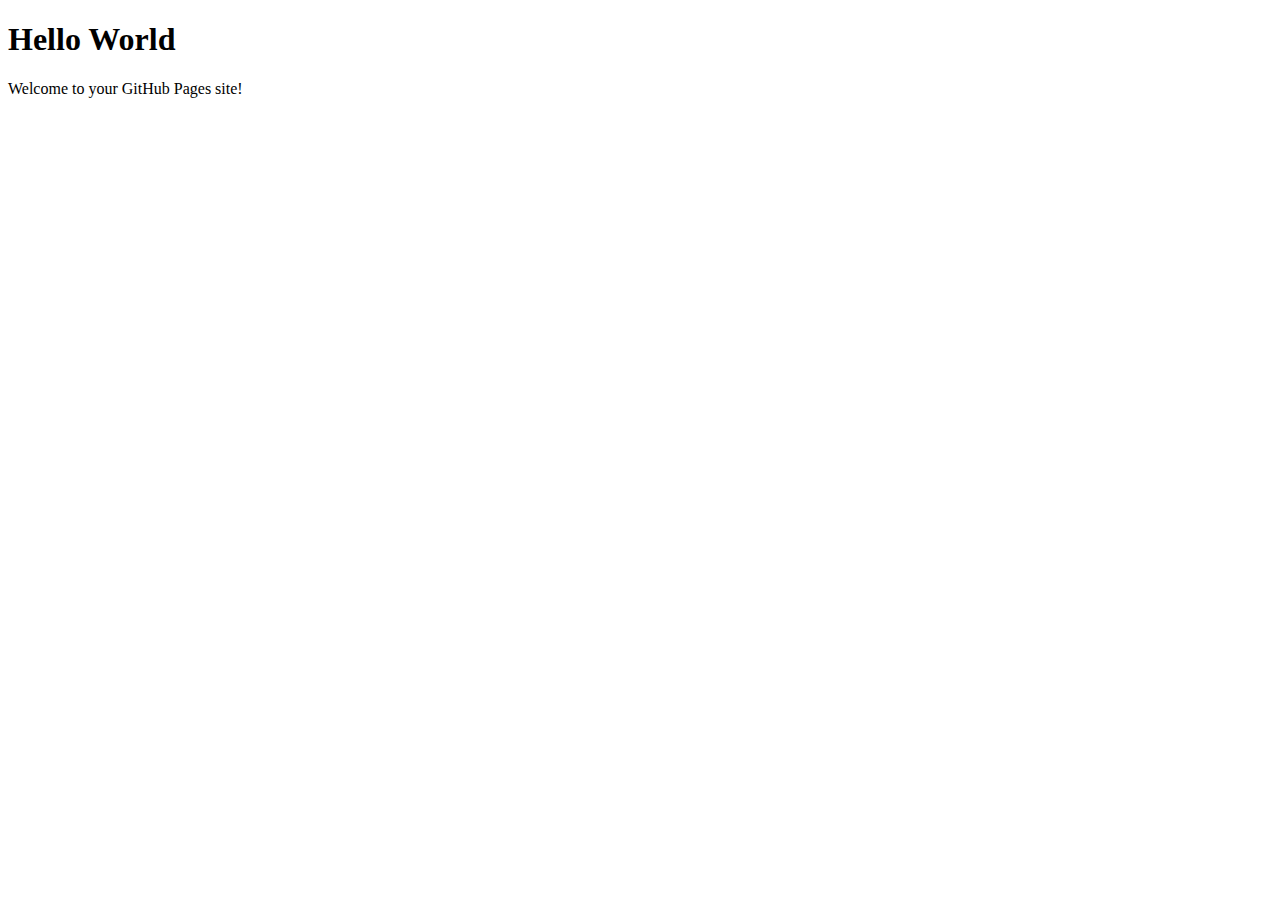
==== index.html @ 6f8643f2 "index.html" ====
<!DOCTYPE html>
<html lang="en">
<head>
    <meta charset="UTF-8">
    <meta name="viewport" content="width=device-width, initial-scale=1.0">
    <title>Hello World</title>
</head>
<body>
    <h1>Hello World</h1>
    <p>Welcome to your GitHub Pages site!</p>
</body>
</html>
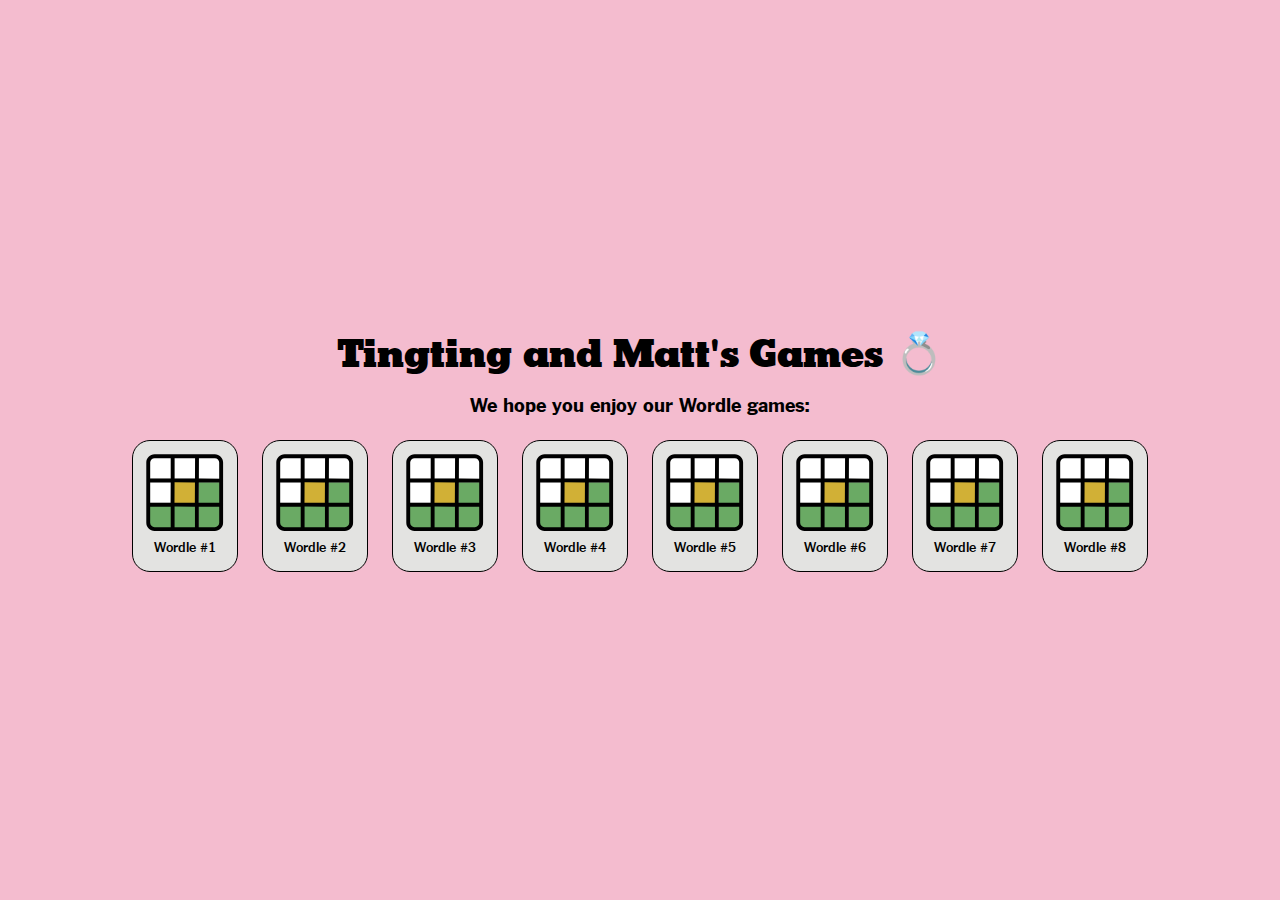
==== commit 4c05d370: "Basic functionality" ====
--- a/index.html
+++ b/index.html
@@ -1,12 +1,56 @@
 <!DOCTYPE html>
 <html lang="en">
-<head>
+  <head>
     <meta charset="UTF-8">
     <meta name="viewport" content="width=device-width, initial-scale=1.0">
-    <title>Hello World</title>
-</head>
-<body>
-    <h1>Hello World</h1>
-    <p>Welcome to your GitHub Pages site!</p>
-</body>
+    <link rel="icon" href="icons/joystick.png" sizes="32x32">
+    <link rel="stylesheet" href="style.css">
+    <title>Tingting and Matt's Games 💍</title>
+  </head>
+
+  <body>
+    <div class="intro">
+      <div>
+        <p id="title">Tingting and Matt's Games 💍</p>
+        <p id="subtitle">We hope you enjoy our Wordle games:</p>
+        <div class="playContainers">
+          <a href="wordle/index.html?word=1" id="wordle" class="playContainer">
+            <img class="playImage" src="icons/wordle.svg">
+            <p class="playTitle">Wordle #1</p>
+          </a>
+          <a href="wordle/index.html?word=2" id="wordle" class="playContainer">
+            <img class="playImage" src="icons/wordle.svg">
+            <p class="playTitle">Wordle #2</p>
+          </a>
+          <a href="wordle/index.html?word=3" id="wordle" class="playContainer">
+            <img class="playImage" src="icons/wordle.svg">
+            <p class="playTitle">Wordle #3</p>
+          </a>
+          <a href="wordle/index.html?word=4" id="wordle" class="playContainer">
+            <img class="playImage" src="icons/wordle.svg">
+            <p class="playTitle">Wordle #4</p>
+          </a>
+          <a href="wordle/index.html?word=5" id="wordle" class="playContainer">
+            <img class="playImage" src="icons/wordle.svg">
+            <p class="playTitle">Wordle #5</p>
+          </a>
+          <a href="wordle/index.html?word=6" id="wordle" class="playContainer">
+            <img class="playImage" src="icons/wordle.svg">
+            <p class="playTitle">Wordle #6</p>
+          </a>
+          <a href="wordle/index.html?word=7" id="wordle" class="playContainer">
+            <img class="playImage" src="icons/wordle.svg">
+            <p class="playTitle">Wordle #7</p>
+          </a>
+          <a href="wordle/index.html?word=8" id="wordle" class="playContainer">
+            <img class="playImage" src="icons/wordle.svg">
+            <p class="playTitle">Wordle #8</p>
+          </a>
+        </div>
+      </div>
+    </div>
+  </body>
+  <footer>
+    Thank you to Patrick Potok
+  </footer>
 </html>
--- a/style.css
+++ b/style.css
@@ -0,0 +1,90 @@
+@font-face {
+  font-family: "NYT Franklin 600";
+  src: url('fonts/nyt-franklin-600.ttf') format('truetype');
+}
+
+@font-face {
+  font-family: "NYT Franklin 700";
+  src: url('fonts/nyt-franklin-700.ttf') format('truetype');
+}
+
+@font-face {
+  font-family: "NYT Karnak 400";
+  src: url('fonts/nyt-karnak-400.ttf') format('truetype');
+}
+
+.intro {
+  text-align: center;
+  background-color: #F4BCCF;
+  position: fixed;
+  width: 100vw;
+  height: 100%;
+  top: 0%;
+  left: 0%;
+  display: flex;
+  align-items: center;
+  justify-content: center;
+}
+
+#title {
+  margin: 0;
+  padding: 0;
+  font-size: 40px;
+  font-family: "NYT Karnak 400";
+}
+
+#subtitle {
+  margin: 12px 0 24px;
+  padding: 0;
+  font-size: 20px;
+  font-family: "NYT Franklin 700";
+  font-weight: bolder;
+}
+
+.playContainers {
+  display: flex;
+  flex-direction: row;
+  align-items: center;
+  justify-content: center;
+}
+
+.playContainer {
+  border-radius: 18px;
+  border: 1px solid #000000;
+
+  display: flex;
+  flex-direction: column;
+  text-align: center;
+  color: #000000;
+
+  width: fit-content;
+  margin: 0 12px;
+  padding: 12px;
+  cursor: pointer;
+  text-decoration: none;
+}
+
+.playImage {
+  margin: 0;
+  height: 80px;
+  width: 80px;
+}
+
+.playTitle {
+  margin: 4px 0;
+  font-size: 14px;
+  font-family: "NYT Franklin 600";
+  text-decoration: none;
+}
+
+#crossword {
+  background-color: #FFFFFF;
+}
+
+#connections {
+  background-color: rgb(179, 167, 254);
+}
+
+#wordle {
+  background-color: #E3E3E1;
+}
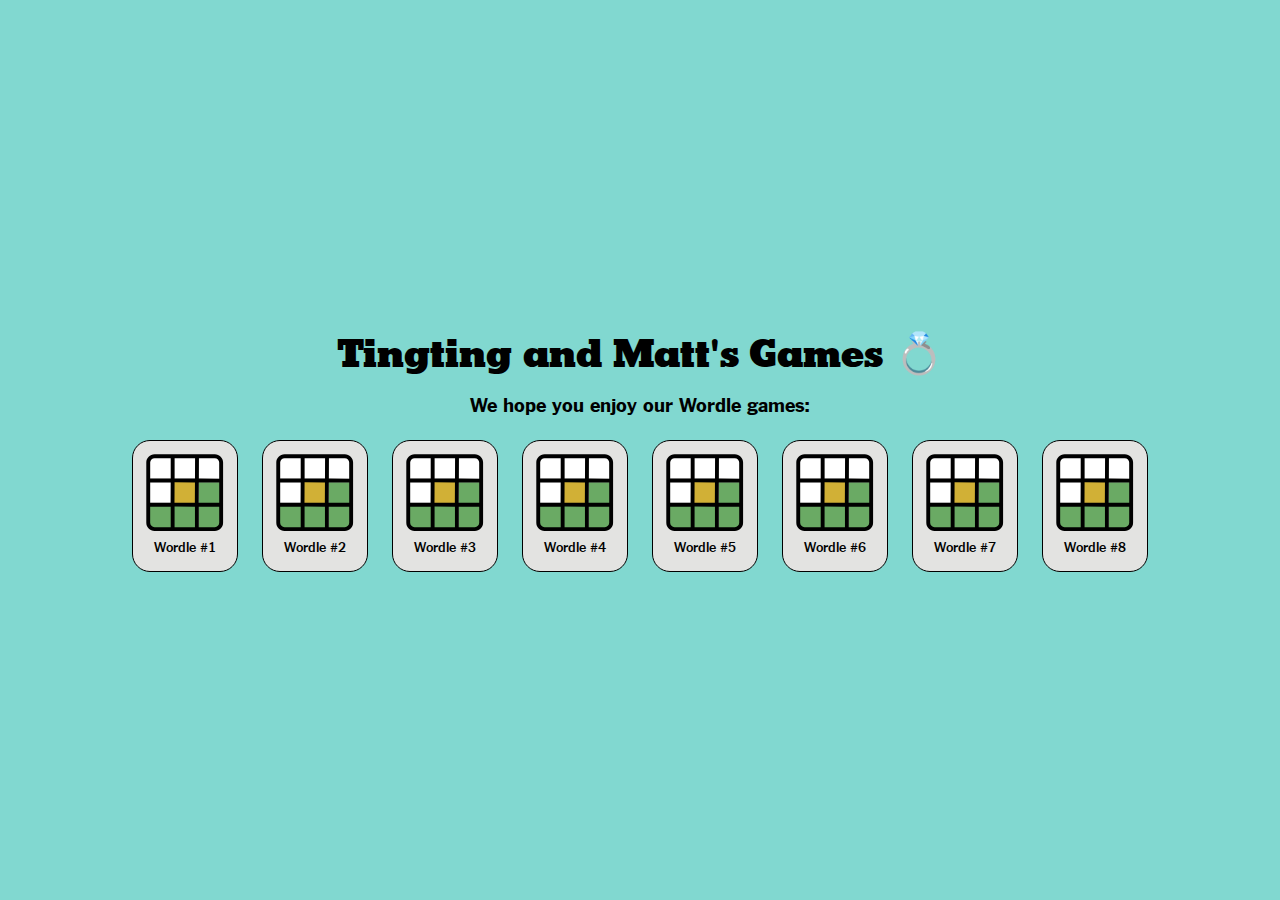
==== commit 8eca1fd9: "Tweak" ====
--- a/index.html
+++ b/index.html
@@ -51,6 +51,6 @@
     </div>
   </body>
   <footer>
-    Thank you to Patrick Potok
+    Thank you to Patrick Potok for the idea and code!
   </footer>
 </html>
--- a/style.css
+++ b/style.css
@@ -15,7 +15,7 @@
 
 .intro {
   text-align: center;
-  background-color: #F4BCCF;
+  background-color: #81D8D0;
   position: fixed;
   width: 100vw;
   height: 100%;
@@ -77,14 +77,6 @@
   text-decoration: none;
 }
 
-#crossword {
-  background-color: #FFFFFF;
-}
-
-#connections {
-  background-color: rgb(179, 167, 254);
-}
-
 #wordle {
   background-color: #E3E3E1;
 }
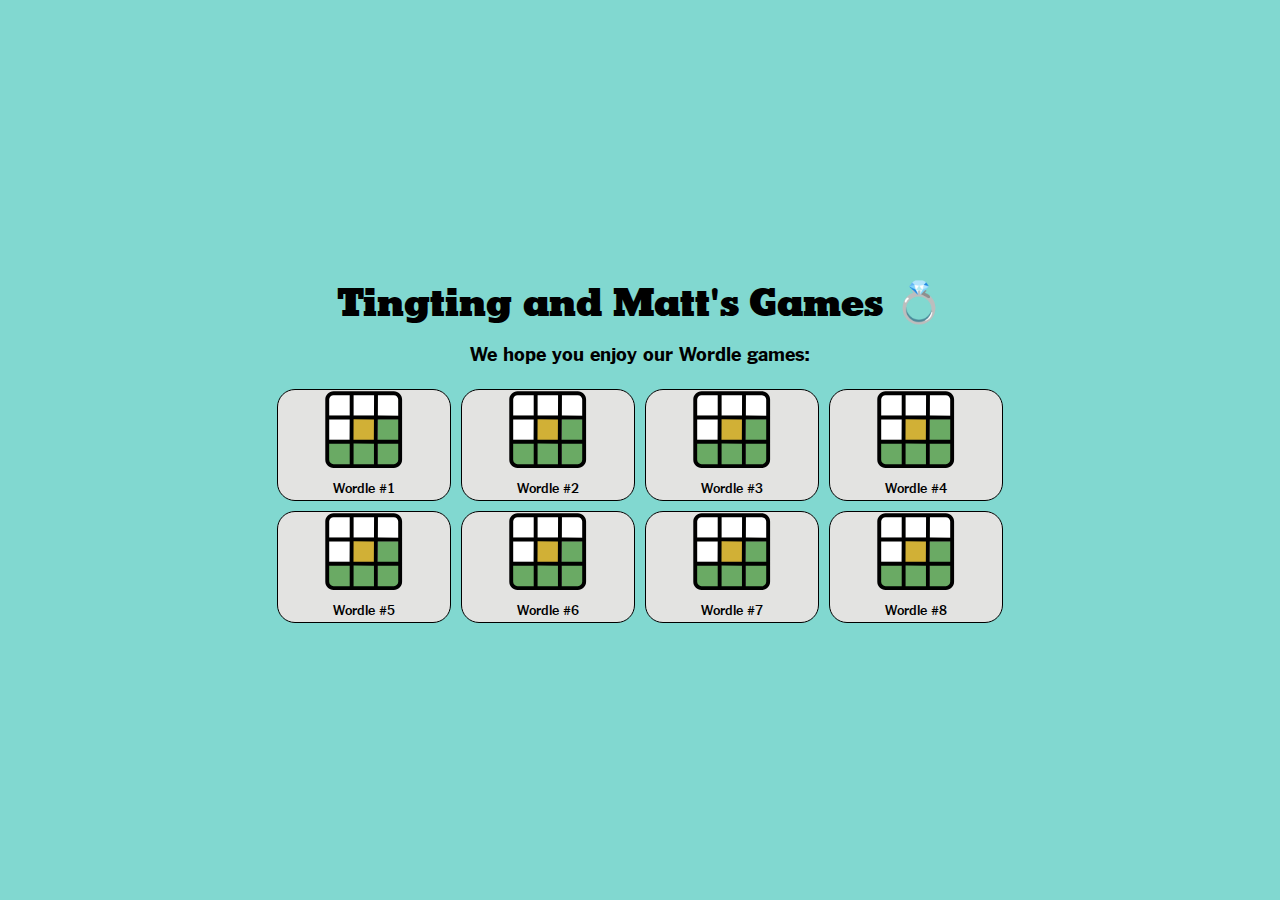
==== commit 68ee65f5: "Improve formatting" ====
--- a/index.html
+++ b/index.html
@@ -50,7 +50,4 @@
       </div>
     </div>
   </body>
-  <footer>
-    Thank you to Patrick Potok for the idea and code!
-  </footer>
 </html>
--- a/style.css
+++ b/style.css
@@ -17,7 +17,7 @@
   text-align: center;
   background-color: #81D8D0;
   position: fixed;
-  width: 100vw;
+  width: 100%;
   height: 100%;
   top: 0%;
   left: 0%;
@@ -43,25 +43,18 @@
 
 .playContainers {
   display: flex;
-  flex-direction: row;
-  align-items: center;
-  justify-content: center;
+  flex-wrap: wrap;
+  gap: 10px;
 }
 
 .playContainer {
   border-radius: 18px;
   border: 1px solid #000000;
-
-  display: flex;
-  flex-direction: column;
-  text-align: center;
   color: #000000;
-
-  width: fit-content;
-  margin: 0 12px;
-  padding: 12px;
   cursor: pointer;
   text-decoration: none;
+
+  flex: 1 1 150px;
 }
 
 .playImage {
